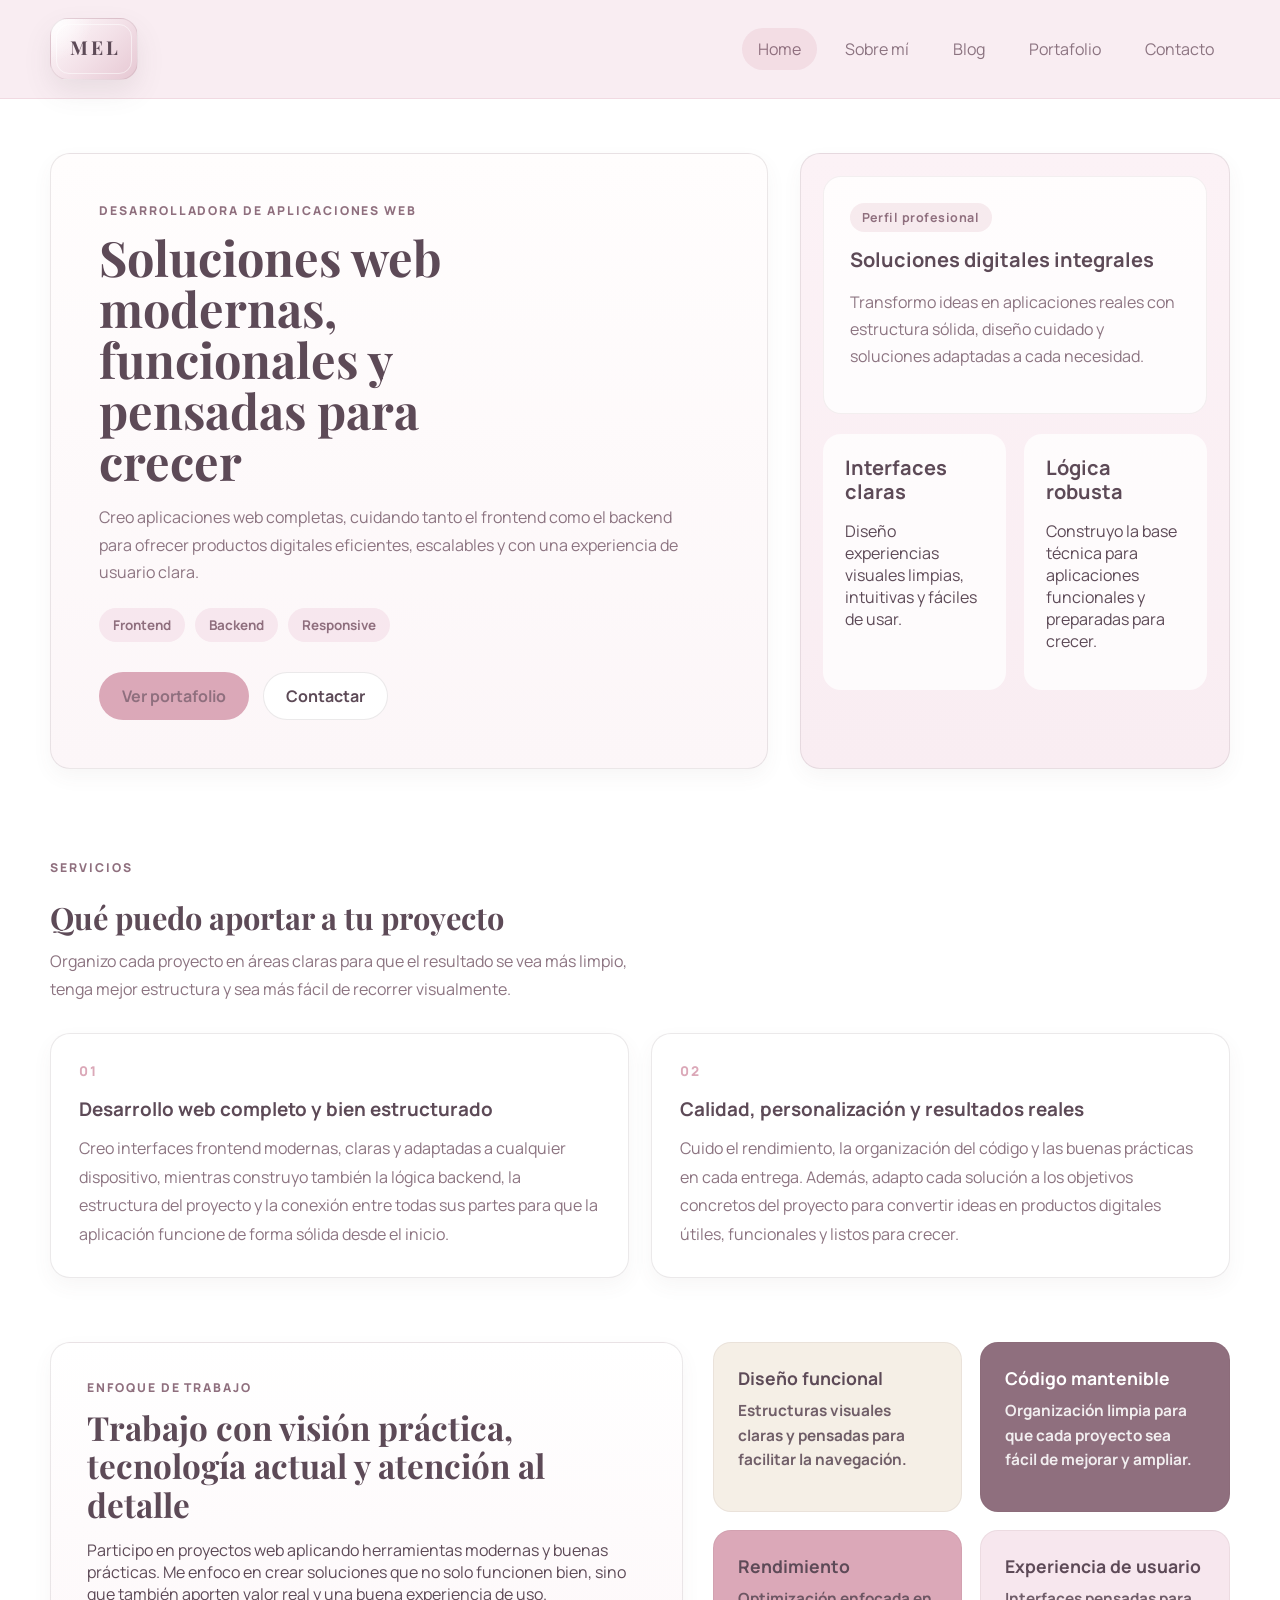
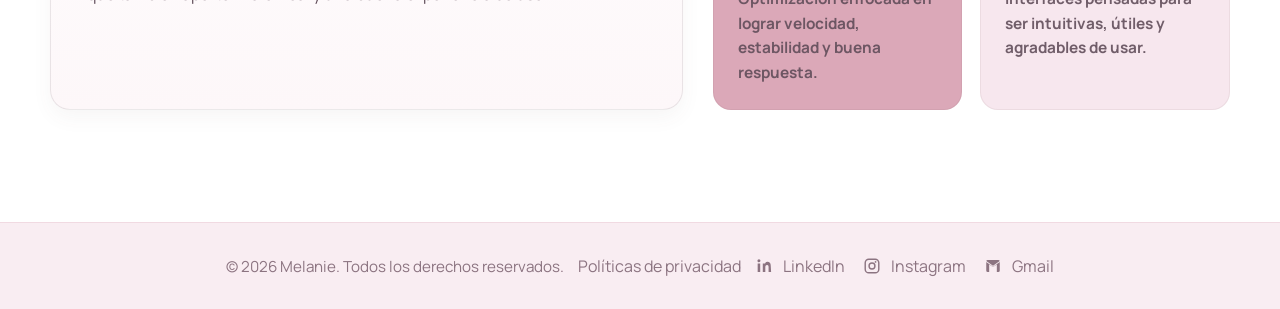
==== index.html @ 97594f00 "Web init" ====
<!DOCTYPE html>
<html lang="es">
<head>
  <meta charset="UTF-8">
  <meta name="viewport" content="width=device-width, initial-scale=1.0">
  <title>Melanie | Web Personal</title>
  <link rel="preconnect" href="https://fonts.googleapis.com">
  <link rel="preconnect" href="https://fonts.gstatic.com" crossorigin>
  <link href="https://fonts.googleapis.com/css2?family=Manrope:wght@400;500;600;700;800&family=Playfair+Display:wght@600;700&display=swap" rel="stylesheet">
  <link rel="stylesheet" href="styles.css">
</head>
<body class="home-page">
  <header class="site-header full-width">
    <div class="bar-content">
      <a class="brand" href="index.html">
        <span class="logo-slot" aria-hidden="true">
          <span class="logo-core">MEL</span>
        </span>
      </a>
      <nav class="site-nav">
        <a class="active" href="index.html">Home</a>
        <a href="sobre-mi.html">Sobre mí</a>
        <a href="blog.html">Blog</a>
        <a href="portafolio.html">Portafolio</a>
        <a href="contacto.html">Contacto</a>
      </nav>
    </div>
  </header>

  <div class="page-shell">

    <main>
      <section class="hero">
        <div class="hero-copy">
          <p class="eyebrow">Desarrolladora de aplicaciones web</p>
          <h1>Soluciones web modernas, funcionales y pensadas para crecer</h1>
          <p class="hero-text">Creo aplicaciones web completas, cuidando tanto el frontend como el backend para ofrecer productos digitales eficientes, escalables y con una experiencia de usuario clara.</p>
          <div class="hero-tags">
            <span>Frontend</span>
            <span>Backend</span>
            <span>Responsive</span>
          </div>
          <div class="hero-actions">
            <a class="button button-primary" href="portafolio.html">Ver portafolio</a>
            <a class="button button-secondary" href="contacto.html">Contactar</a>
          </div>
        </div>

        <aside class="hero-panel">
          <div class="metric-card">
            <span>Perfil profesional</span>
            <strong>Soluciones digitales integrales</strong>
            <p>Transformo ideas en aplicaciones reales con estructura sólida, diseño cuidado y soluciones adaptadas a cada necesidad.</p>
          </div>
          <div class="panel-grid">
            <article>
              <h2>Interfaces claras</h2>
              <p>Diseño experiencias visuales limpias, intuitivas y fáciles de usar.</p>
            </article>
            <article>
              <h2>Lógica robusta</h2>
              <p>Construyo la base técnica para aplicaciones funcionales y preparadas para crecer.</p>
            </article>
          </div>
        </aside>
      </section>

      <section class="section">
        <div class="section-heading">
          <p class="eyebrow">Servicios</p>
          <h2>Qué puedo aportar a tu proyecto</h2>
          <p class="section-lead">Organizo cada proyecto en áreas claras para que el resultado se vea más limpio, tenga mejor estructura y sea más fácil de recorrer visualmente.</p>
        </div>

        <div class="services-grid">
          <article class="feature-card service-summary">
            <span class="card-number">01</span>
            <h3>Desarrollo web completo y bien estructurado</h3>
            <p>Creo interfaces frontend modernas, claras y adaptadas a cualquier dispositivo, mientras construyo también la lógica backend, la estructura del proyecto y la conexión entre todas sus partes para que la aplicación funcione de forma sólida desde el inicio.</p>
          </article>
          <article class="feature-card service-summary">
            <span class="card-number">02</span>
            <h3>Calidad, personalización y resultados reales</h3>
            <p>Cuido el rendimiento, la organización del código y las buenas prácticas en cada entrega. Además, adapto cada solución a los objetivos concretos del proyecto para convertir ideas en productos digitales útiles, funcionales y listos para crecer.</p>
          </article>
        </div>
      </section>

      <section class="section spotlight">
        <div class="spotlight-copy">
          <p class="eyebrow">Enfoque de trabajo</p>
          <h2>Trabajo con visión práctica, tecnología actual y atención al detalle</h2>
          <p>Participo en proyectos web aplicando herramientas modernas y buenas prácticas. Me enfoco en crear soluciones que no solo funcionen bien, sino que también aporten valor real y una buena experiencia de uso.</p>
        </div>

        <div class="palette">
          <article class="swatch beige">
            <h3>Diseño funcional</h3>
            <p>Estructuras visuales claras y pensadas para facilitar la navegación.</p>
          </article>
          <article class="swatch brown">
            <h3>Código mantenible</h3>
            <p>Organización limpia para que cada proyecto sea fácil de mejorar y ampliar.</p>
          </article>
          <article class="swatch terracotta">
            <h3>Rendimiento</h3>
            <p>Optimización enfocada en lograr velocidad, estabilidad y buena respuesta.</p>
          </article>
          <article class="swatch pink">
            <h3>Experiencia de usuario</h3>
            <p>Interfaces pensadas para ser intuitivas, útiles y agradables de usar.</p>
          </article>
        </div>
      </section>
    </main>

  </div>

  <footer class="site-footer full-width">
    <div class="bar-content footer-inner">
      <div class="footer-block footer-copy">© 2026 Melanie. Todos los derechos reservados.</div>
      <div class="footer-block footer-policy">
        <a href="politica-privacidad.html">Políticas de privacidad</a>
      </div>
      <div class="footer-block footer-socials">
        <a href="https://www.linkedin.com/in/melanie-yance-38a672328/" target="_blank" rel="noopener noreferrer" aria-label="LinkedIn">
          <span class="footer-icon" aria-hidden="true">
            <svg viewBox="0 0 24 24" role="img"><path d="M6.94 8.5H3.56V20h3.38zM5.25 3A2.03 2.03 0 1 0 5.3 7.06 2.03 2.03 0 0 0 5.25 3m15.69 8.03c0-3.3-1.76-4.84-4.1-4.84a3.57 3.57 0 0 0-3.23 1.78V8.5h-3.24V20h3.38v-6.2c0-1.63.3-3.2 2.33-3.2 2 0 2.03 1.88 2.03 3.31V20h3.38z"/></svg>
          </span>
          <span>LinkedIn</span>
        </a>
        <a href="https://www.instagram.com/aaangeles_27/" target="_blank" rel="noopener noreferrer" aria-label="Instagram">
          <span class="footer-icon" aria-hidden="true">
            <svg viewBox="0 0 24 24" role="img"><path d="M7.75 2h8.5A5.75 5.75 0 0 1 22 7.75v8.5A5.75 5.75 0 0 1 16.25 22h-8.5A5.75 5.75 0 0 1 2 16.25v-8.5A5.75 5.75 0 0 1 7.75 2m0 1.9A3.85 3.85 0 0 0 3.9 7.75v8.5a3.85 3.85 0 0 0 3.85 3.85h8.5a3.85 3.85 0 0 0 3.85-3.85v-8.5a3.85 3.85 0 0 0-3.85-3.85zm8.95 1.43a1.18 1.18 0 1 1 0 2.36 1.18 1.18 0 0 1 0-2.36M12 7.14A4.86 4.86 0 1 1 7.14 12 4.87 4.87 0 0 1 12 7.14m0 1.9A2.96 2.96 0 1 0 14.96 12 2.96 2.96 0 0 0 12 9.04"/></svg>
          </span>
          <span>Instagram</span>
        </a>
        <a href="https://mail.google.com/mail/u/0/?tab=rm&ogbl#inbox" target="_blank" rel="noopener noreferrer" aria-label="Gmail">
          <span class="footer-icon" aria-hidden="true">
            <svg viewBox="0 0 24 24" role="img"><path d="M3 6.75 12 13l9-6.25V18a2 2 0 0 1-2 2h-1.9V9.93L12 13.4 6.9 9.93V20H5a2 2 0 0 1-2-2zm18-1.5A2 2 0 0 0 19 4H5a2 2 0 0 0-2 1.25L12 11.5z"/></svg>
          </span>
          <span>Gmail</span>
        </a>
      </div>
    </div>
  </footer>
</body>
</html>
---- styles.css ----
:root {
  --bg: #ffffff;
  --surface: #ffffff;
  --surface-strong: #ffffff;
  --text: #5d4a57;
  --muted: #8c7481;
  --line: rgba(93, 74, 87, 0.12);
  --primary: #dba8b8;
  --primary-soft: #f7e7ee;
  --accent: #8f6f7e;
  --accent-soft: #fdf2f6;
  --shadow: 0 10px 28px rgba(93, 74, 87, 0.06);
}

* {
  box-sizing: border-box;
}

html {
  scroll-behavior: smooth;
}

body {
  margin: 0;
  min-height: 100vh;
  font-family: "Manrope", sans-serif;
  color: var(--text);
  background: var(--bg);
}

a {
  color: inherit;
  text-decoration: none;
}

.page-shell {
  width: min(1180px, calc(100% - 32px));
  margin: 0 auto;
  padding: 44px 0 56px;
  background: #fff;
}

.site-header {
  padding: 18px 0;
  background: #f9edf2;
  border-bottom: 1px solid rgba(219, 168, 184, 0.28);
}

.full-width {
  width: 100%;
}

.bar-content {
  width: min(1180px, calc(100% - 32px));
  margin: 0 auto;
  display: flex;
  align-items: center;
  justify-content: space-between;
  gap: 24px;
}

.brand {
  display: inline-flex;
  align-items: center;
  gap: 0;
}

.logo-slot {
  display: inline-flex;
  align-items: center;
  justify-content: center;
  position: relative;
  width: 88px;
  height: 62px;
  border-radius: 18px;
  background:
    radial-gradient(circle at top left, rgba(255, 255, 255, 0.92) 0%, rgba(255, 255, 255, 0) 40%),
    linear-gradient(135deg, #fffafc 0%, #f3e1e8 52%, #e6c8d3 100%);
  border: 1px solid rgba(143, 111, 126, 0.16);
  box-shadow: 0 12px 28px rgba(93, 74, 87, 0.1);
}

.logo-slot::after {
  content: "";
  position: absolute;
  inset: 5px;
  border-radius: 13px;
  border: 1px solid rgba(255, 255, 255, 0.55);
}

.logo-core {
  position: relative;
  z-index: 1;
  font-family: "Playfair Display", serif;
  font-size: 1.2rem;
  font-weight: 700;
  line-height: 1;
  letter-spacing: 0.18em;
  text-indent: 0.18em;
  color: #5d4a57;
  transform: translateY(-1px);
}

.site-nav {
  display: flex;
  flex-wrap: wrap;
  gap: 12px;
}

.site-nav a {
  padding: 10px 16px;
  border-radius: 999px;
  color: var(--muted);
  transition: 0.25s ease;
}

.site-nav a:hover,
.site-nav a.active {
  color: var(--accent);
  background: rgba(219, 168, 184, 0.24);
}

.hero {
  display: grid;
  grid-template-columns: 1.4fr 0.9fr;
  gap: 32px;
  align-items: stretch;
  padding: 48px 0 34px;
}

.hero-copy,
.hero-panel,
.feature-card,
.info-card,
.post-card,
.portfolio-card,
.contact-form,
.timeline article {
  border: 1px solid var(--line);
  border-radius: 20px;
  background: var(--surface);
  box-shadow: 0 8px 20px rgba(107, 79, 79, 0.05);
}

.hero-copy {
  padding: 42px;
}

.eyebrow {
  margin: 0 0 12px;
  color: var(--accent);
  text-transform: uppercase;
  letter-spacing: 0.16em;
  font-size: 0.76rem;
  font-weight: 800;
}

h1,
h2,
h3 {
  margin: 0;
  font-family: "Playfair Display", serif;
  line-height: 1.08;
}

h1 {
  font-size: clamp(2.8rem, 5vw, 5rem);
  max-width: 12ch;
}

.hero-text,
.page-intro p,
.feature-card p,
.info-card p,
.post-card p,
.portfolio-card p,
.timeline p,
.metric-card p {
  color: var(--muted);
  line-height: 1.7;
}

.hero-text {
  max-width: 56ch;
  margin: 20px 0 0;
  font-size: 1rem;
}

.hero-actions {
  display: flex;
  flex-wrap: wrap;
  gap: 14px;
  margin-top: 30px;
}

.hero-tags {
  display: flex;
  flex-wrap: wrap;
  gap: 10px;
  margin-top: 22px;
}

.hero-tags span {
  display: inline-flex;
  padding: 8px 14px;
  border-radius: 999px;
  background: var(--primary-soft);
  color: var(--accent);
  font-size: 0.84rem;
  font-weight: 700;
}

.button {
  display: inline-flex;
  align-items: center;
  justify-content: center;
  min-height: 48px;
  padding: 0 22px;
  border-radius: 999px;
  border: 1px solid transparent;
  font-weight: 700;
}

.button-primary {
  background: var(--primary);
  color: var(--accent);
}

.button-secondary {
  background: #fff;
  border-color: var(--line);
}

.hero-panel {
  padding: 28px;
  background: var(--accent-soft);
  color: var(--text);
}

.metric-card {
  padding: 24px;
  border-radius: 18px;
  background: rgba(255, 255, 255, 0.8);
  border: 1px solid rgba(107, 79, 79, 0.08);
}

.metric-card span,
.timeline span,
.project-badge {
  display: inline-flex;
  padding: 6px 12px;
  border-radius: 999px;
  background: rgba(219, 168, 184, 0.22);
  color: var(--accent);
  font-size: 0.78rem;
  font-weight: 700;
  letter-spacing: 0.04em;
}

.metric-card strong {
  display: block;
  margin-top: 18px;
  font-size: 1.5rem;
}

.panel-grid {
  display: grid;
  grid-template-columns: repeat(2, 1fr);
  gap: 18px;
  margin-top: 20px;
}

.panel-grid article {
  padding: 18px;
  border-radius: 18px;
  background: rgba(255, 255, 255, 0.78);
}

.panel-grid h2 {
  font-size: 2rem;
  margin-bottom: 8px;
}

.section,
.page-intro,
.blog-layout,
.portfolio-grid,
.contact-layout,
.timeline,
.site-footer {
  margin-top: 56px;
}

.section-heading {
  display: flex;
  flex-direction: column;
  gap: 12px;
  margin-bottom: 28px;
}

.section-heading h2,
.page-intro h1 {
  font-size: clamp(2rem, 4vw, 3.4rem);
}

.section-lead {
  max-width: 62ch;
  margin: 0;
  color: var(--muted);
  line-height: 1.75;
}

.card-grid {
  display: grid;
  grid-template-columns: repeat(5, 1fr);
  gap: 22px;
}

.feature-card,
.info-card,
.post-card,
.portfolio-card,
.contact-form,
.timeline article {
  padding: 30px;
}

.card-number {
  display: inline-block;
  color: var(--primary);
  font-size: 0.84rem;
  font-weight: 800;
  letter-spacing: 0.12em;
  margin-bottom: 18px;
}

.spotlight {
  display: grid;
  grid-template-columns: 1fr 1fr;
  gap: 28px;
  align-items: center;
}

.palette {
  display: grid;
  grid-template-columns: repeat(2, 1fr);
  gap: 18px;
}

.swatch {
  min-height: 120px;
  padding: 18px;
  border-radius: 18px;
  display: flex;
  align-items: flex-end;
  font-weight: 700;
  border: 1px solid rgba(107, 79, 79, 0.08);
}

.beige {
  background: #f5efe6;
}

.brown {
  background: #8f6f7e;
  color: white;
}

.terracotta {
  background: #dba8b8;
}

.pink {
  background: #f7e7ee;
}

.home-page .page-shell {
  padding-top: 36px;
}

.home-page .hero {
  grid-template-columns: minmax(0, 1.25fr) minmax(320px, 0.75fr);
  gap: 32px;
  padding: 18px 0 26px;
}

.home-page .hero-copy {
  padding: 48px;
  background: linear-gradient(180deg, #fffdfd 0%, #fcf6f8 100%);
}

.home-page h1 {
  max-width: 12ch;
  font-size: clamp(2.2rem, 3.8vw, 3.8rem);
  line-height: 1.05;
}

.home-page .hero-text {
  max-width: 58ch;
  margin-top: 18px;
  font-size: 1rem;
}

.home-page .hero-panel {
  padding: 22px;
  background: linear-gradient(180deg, #fcf2f6 0%, #f9edf2 100%);
}

.home-page .metric-card {
  padding: 26px;
}

.home-page .metric-card strong {
  margin-top: 14px;
  font-size: 1.25rem;
}

.home-page .panel-grid article {
  min-height: 200px;
  padding: 22px;
}

.home-page .panel-grid h2 {
  font-family: "Manrope", sans-serif;
  font-size: 1.25rem;
  line-height: 1.2;
}

.home-page .section {
  margin-top: 64px;
}

.home-page .section-heading {
  margin-bottom: 30px;
  max-width: 760px;
}

.home-page .section-heading h2 {
  font-size: clamp(1.55rem, 2.4vw, 2.3rem);
  line-height: 1.15;
}

.home-page .card-grid {
  grid-template-columns: repeat(3, minmax(0, 1fr));
  gap: 22px;
  grid-auto-flow: dense;
  align-items: stretch;
}

.services-grid {
  display: grid;
  grid-template-columns: repeat(2, minmax(0, 1fr));
  gap: 22px;
}

.home-page .feature-card {
  min-height: 230px;
  padding: 28px;
  display: flex;
  flex-direction: column;
  justify-content: flex-start;
}

.home-page .feature-card h3 {
  font-size: 1.18rem;
  margin-bottom: 12px;
  font-family: "Manrope", sans-serif;
  line-height: 1.25;
}

.home-page .feature-card p {
  margin: 0;
}

.home-page .feature-card-wide {
  grid-column: span 2;
}

.home-page .service-summary {
  min-height: 100%;
}

.home-page .service-summary p {
  line-height: 1.8;
}

.home-page .spotlight {
  grid-template-columns: minmax(0, 1.1fr) minmax(0, 0.9fr);
  gap: 30px;
  align-items: stretch;
}

.home-page .spotlight-copy {
  padding: 36px;
  border: 1px solid var(--line);
  border-radius: 20px;
  background: linear-gradient(180deg, #fff 0%, #fdf7f9 100%);
  box-shadow: 0 8px 20px rgba(107, 79, 79, 0.05);
}

.home-page .spotlight-copy h2 {
  font-size: clamp(1.6rem, 2.6vw, 2.4rem);
  line-height: 1.15;
}

.home-page .palette {
  gap: 18px;
}

.home-page .swatch {
  min-height: 170px;
  display: flex;
  flex-direction: column;
  justify-content: flex-start;
  align-items: flex-start;
  padding: 24px;
  font-size: 1rem;
}

.home-page .swatch h3 {
  margin: 0 0 10px;
  font-size: 1.1rem;
  font-family: "Manrope", sans-serif;
  line-height: 1.25;
}

.home-page .swatch p {
  margin: 0;
  line-height: 1.6;
  font-size: 0.96rem;
}

.home-page .beige p,
.home-page .terracotta p,
.home-page .pink p {
  color: rgba(93, 74, 87, 0.88);
}

.home-page .brown p {
  color: rgba(255, 255, 255, 0.88);
}

.about-page .page-shell {
  padding-top: 28px;
}

.about-hero {
  display: grid;
  grid-template-columns: minmax(280px, 0.8fr) minmax(0, 1.2fr);
  gap: 24px;
  align-items: stretch;
}

.about-photo-card,
.about-intro-card {
  border: 1px solid var(--line);
  border-radius: 22px;
  background: var(--surface);
  box-shadow: 0 8px 20px rgba(107, 79, 79, 0.05);
}

.about-photo-card {
  overflow: hidden;
  min-height: 100%;
  background: linear-gradient(180deg, #fcf2f6 0%, #f9edf2 100%);
}

.about-photo {
  display: block;
  width: 100%;
  height: 100%;
  min-height: 420px;
  object-fit: cover;
  object-position: center;
}

.about-intro-card {
  padding: 34px;
  background: linear-gradient(180deg, #fffdfd 0%, #fcf6f8 100%);
}

.about-page .page-intro h1,
.about-page h1 {
  max-width: 14ch;
  font-size: clamp(2rem, 3.6vw, 3.3rem);
  line-height: 1.08;
}

.about-page .two-column {
  margin-top: 28px;
  align-items: start;
}

.about-page .info-card h2 {
  margin-bottom: 16px;
  font-size: 1.6rem;
}

.about-page .info-card p + p {
  margin-top: 14px;
}

.about-page .timeline {
  margin-top: 28px;
}

.about-page .timeline article {
  padding: 26px;
}

.about-page .timeline h3 {
  font-family: "Manrope", sans-serif;
  font-size: 1.3rem;
  line-height: 1.2;
}

.inner-page {
  padding-bottom: 12px;
}

.page-intro {
  padding: 22px 0 8px;
}

.page-intro h1 {
  max-width: 16ch;
}

.two-column,
.contact-layout {
  display: grid;
  grid-template-columns: repeat(2, 1fr);
  gap: 20px;
}

.accent-card {
  background: #fcf4f7;
}

.clean-list {
  margin: 16px 0 0;
  padding-left: 18px;
  color: var(--muted);
  line-height: 1.8;
}

.timeline {
  display: grid;
  grid-template-columns: repeat(3, 1fr);
  gap: 20px;
}

.timeline span {
  color: var(--accent);
  background: rgba(219, 168, 184, 0.2);
}

.timeline h3 {
  margin: 18px 0 12px;
  font-size: 1.5rem;
}

.blog-layout {
  display: grid;
  grid-template-columns: 1.3fr 1fr 1fr;
  gap: 20px;
}

.blog-page .page-intro {
  padding-bottom: 18px;
}

.blog-page .page-intro h1 {
  max-width: none;
}

.blog-page .page-intro p {
  max-width: none;
  width: 100%;
  font-size: 1rem;
}

.blog-page .blog-layout {
  grid-template-columns: repeat(4, minmax(0, 1fr));
  align-items: stretch;
}

.blog-page .post-card {
  display: flex;
  flex-direction: column;
  min-height: 100%;
}

.blog-page .post-card h2,
.blog-page .post-card h3 {
  font-size: 1.35rem;
  line-height: 1.2;
}

.blog-page .post-card p {
  flex-grow: 1;
}

.blog-page .text-link {
  margin-top: 20px;
}

.featured-post {
  grid-row: span 2;
  background: #f3dbe4;
  color: var(--text);
}

.featured-post p,
.featured-post .text-link {
  color: var(--muted);
}

.tag {
  display: inline-flex;
  margin-bottom: 18px;
  padding: 7px 12px;
  border-radius: 999px;
  background: rgba(255, 255, 255, 0.5);
  font-size: 0.78rem;
  font-weight: 700;
}

.tag.soft {
  background: rgba(216, 167, 177, 0.2);
  color: var(--text);
}

.text-link {
  display: inline-block;
  margin-top: 18px;
  font-weight: 700;
}

.portfolio-grid {
  display: grid;
  grid-template-columns: repeat(2, minmax(0, 1fr));
  gap: 20px;
}

.portfolio-card {
  min-height: 240px;
  display: flex;
  flex-direction: column;
  background: #fffaf7;
}

.portfolio-card h2 {
  margin-top: 18px;
  margin-bottom: 10px;
}

.project-badge {
  color: var(--accent);
  background: rgba(216, 167, 177, 0.2);
}

.portfolio-page .inner-page {
  padding-top: 18px;
}

.project-card {
  overflow: hidden;
  padding: 0;
}

.project-media {
  position: relative;
  min-height: 260px;
  border-bottom: 1px solid rgba(216, 167, 177, 0.2);
  overflow: hidden;
}

.project-video-placeholder {
  display: flex;
  flex-direction: column;
  justify-content: flex-end;
  gap: 10px;
  padding: 24px;
  background:
    linear-gradient(180deg, rgba(93, 74, 87, 0.1) 0%, rgba(93, 74, 87, 0.32) 100%),
    radial-gradient(circle at top left, rgba(255, 255, 255, 0.75) 0%, rgba(255, 255, 255, 0) 48%),
    linear-gradient(135deg, #f8dfe8 0%, #e8b7c7 50%, #8f6f7e 100%);
  color: #fff7fa;
}

.project-video {
  display: block;
  width: 100%;
  height: 100%;
  min-height: 260px;
  object-fit: cover;
  background: #ead6de;
}

.project-video-placeholder span {
  display: inline-flex;
  align-self: flex-start;
  padding: 6px 12px;
  border-radius: 999px;
  background: rgba(255, 255, 255, 0.18);
  font-size: 0.78rem;
  font-weight: 700;
  letter-spacing: 0.05em;
}

.project-video-placeholder strong {
  max-width: 18ch;
  font-size: clamp(1.4rem, 2vw, 1.9rem);
  line-height: 1.12;
  font-family: "Playfair Display", serif;
}

.project-card-content {
  padding: 24px 26px 26px;
}

.project-card-content h2 {
  margin-top: 18px;
}

.project-card-content p {
  margin-bottom: 0;
}

.contact-form {
  display: grid;
  gap: 18px;
  padding: 42px;
  border-radius: 28px;
  border: 1px solid rgba(219, 168, 184, 0.34);
  background: linear-gradient(180deg, #f6dde7 0%, #fdf0f5 100%);
  box-shadow: 0 22px 44px rgba(93, 74, 87, 0.12);
}

.contact-form label {
  display: grid;
  gap: 10px;
  color: var(--text);
  font-weight: 700;
}

.contact-form input,
.contact-form textarea {
  width: 100%;
  border: 1px solid var(--line);
  border-radius: 14px;
  padding: 16px 18px;
  font: inherit;
  background: #fff;
  color: var(--text);
}

.contact-form input:focus,
.contact-form textarea:focus {
  outline: 2px solid rgba(216, 167, 177, 0.44);
  border-color: rgba(143, 111, 126, 0.28);
}

.contact-page .page-intro h1 {
  max-width: none;
}

.contact-page .page-intro p {
  max-width: 78ch;
}

.contact-page .contact-layout {
  grid-template-columns: minmax(0, 820px);
  justify-content: center;
  align-items: start;
  margin-top: 22px;
}

.contact-page .page-intro {
  text-align: center;
}

.contact-page .page-intro p {
  margin-left: auto;
  margin-right: auto;
}

.form-actions {
  display: flex;
  align-items: center;
  justify-content: space-between;
  gap: 18px;
  margin-top: 4px;
}

.checkbox-field {
  display: flex;
  align-items: center;
  gap: 12px;
  font-weight: 500;
  color: var(--muted);
}

.checkbox-field input {
  width: 18px;
  height: 18px;
  margin-top: 0;
  flex: 0 0 auto;
  accent-color: var(--primary);
}

.checkbox-field a {
  color: var(--accent);
  text-decoration: underline;
  text-underline-offset: 3px;
}

.checkbox-field span {
  line-height: 1.5;
}

.contact-page .button-primary {
  min-height: 54px;
  padding: 0 28px;
}

.contact-socials-section {
  margin-top: 30px;
  padding: 10px 0 0;
  text-align: center;
}

.contact-socials-section h2 {
  margin-bottom: 18px;
  font-size: clamp(1.5rem, 2.6vw, 2rem);
}

.contact-socials-row {
  display: flex;
  align-items: center;
  justify-content: center;
  flex-wrap: nowrap;
  gap: 14px;
}

.contact-socials-row a {
  display: inline-flex;
  align-items: center;
  gap: 10px;
  padding: 12px 16px;
  border-radius: 999px;
  border: 1px solid rgba(111, 85, 99, 0.18);
  background: linear-gradient(180deg, #8f6f7e 0%, #6f5563 100%);
  color: #fff7fa;
  box-shadow: 0 12px 28px rgba(54, 37, 45, 0.2);
  transition: 0.25s ease;
}

.contact-socials-row a:hover {
  transform: translateY(-2px);
  background: linear-gradient(180deg, #9a7888 0%, #795e6d 100%);
  border-color: rgba(111, 85, 99, 0.28);
}

.contact-social-icon {
  display: inline-flex;
  align-items: center;
  justify-content: center;
  width: 18px;
  height: 18px;
  color: currentColor;
}

.contact-social-icon svg {
  width: 100%;
  height: 100%;
  fill: currentColor;
}

.site-footer {
  display: flex;
  align-items: center;
  justify-content: space-between;
  gap: 20px;
  padding: 24px 0;
  background: #f9edf2;
  border-top: 1px solid rgba(219, 168, 184, 0.28);
  color: var(--muted);
}

.footer-inner {
  display: flex;
  width: min(1120px, calc(100% - 72px));
  margin: 0 auto;
  align-items: center;
  justify-content: space-between;
  flex-wrap: nowrap;
  gap: 14px;
}

.footer-block {
  min-height: 100%;
  min-width: 0;
}

.footer-socials {
  display: flex;
  flex-wrap: nowrap;
  gap: 12px 18px;
  align-items: center;
  justify-content: flex-end;
  order: 3;
  flex: 0 1 auto;
}

.footer-socials a,
.footer-policy a {
  display: inline-flex;
  align-items: center;
  gap: 10px;
  padding: 8px 0;
}

.footer-policy {
  display: flex;
  justify-content: center;
  order: 2;
  white-space: nowrap;
}

.footer-copy {
  display: flex;
  justify-content: flex-start;
  font-size: 0.95rem;
  color: var(--muted);
  text-align: left;
  order: 1;
  flex: 0 1 auto;
  white-space: nowrap;
}

@media (max-width: 1280px) {
  .footer-inner {
    width: min(1080px, calc(100% - 56px));
    flex-wrap: wrap;
    justify-content: center;
    row-gap: 12px;
  }

  .footer-copy,
  .footer-policy,
  .footer-socials {
    justify-content: center;
  }

  .footer-socials {
    flex-wrap: wrap;
  }
}

.footer-icon {
  display: inline-flex;
  align-items: center;
  justify-content: center;
  width: 18px;
  height: 18px;
  color: currentColor;
}

.footer-icon svg {
  width: 100%;
  height: 100%;
  fill: currentColor;
}

@media (max-width: 1080px) {
  .hero,
  .spotlight,
  .blog-layout,
  .card-grid,
  .timeline,
  .two-column,
  .contact-layout {
    grid-template-columns: 1fr;
  }

  .home-page .card-grid,
  .card-grid {
    grid-template-columns: repeat(2, 1fr);
  }

  .services-grid {
    grid-template-columns: 1fr;
  }

  .home-page .feature-card-wide {
    grid-column: span 1;
  }

  .site-footer {
    flex-direction: column;
    align-items: flex-start;
  }

  .footer-inner {
    width: min(100%, calc(100% - 32px));
    flex-direction: column;
    align-items: flex-start;
  }

  .footer-socials,
  .footer-policy,
  .footer-copy {
    justify-content: flex-start;
    order: initial;
    flex: initial;
  }

  .footer-copy {
    text-align: left;
  }

  .home-page .hero {
    grid-template-columns: 1fr;
  }

  .about-hero,
  .home-page .spotlight,
  .portfolio-grid {
    grid-template-columns: 1fr;
  }

  .featured-post,
  .tall-card,
  .wide-card {
    grid-row: auto;
    grid-column: auto;
    min-height: 240px;
  }

  .form-actions {
    flex-direction: column;
    align-items: flex-start;
  }

  .contact-socials-row {
    flex-wrap: wrap;
  }
}

@media (max-width: 720px) {
  .about-intro-card {
    padding: 26px;
  }

  .about-photo {
    min-height: 320px;
  }

  .home-page h1 {
    font-size: clamp(1.9rem, 9vw, 2.7rem);
  }

  .home-page .hero-copy,
  .home-page .spotlight-copy {
    padding: 26px;
  }

  .home-page .hero-panel,
  .home-page .metric-card,
  .home-page .feature-card,
  .home-page .swatch {
    padding: 22px;
  }

  .home-page .card-grid {
    grid-template-columns: 1fr;
  }

  .contact-form {
    padding: 24px;
  }

  .project-media {
    min-height: 220px;
  }

  .project-video {
    min-height: 220px;
  }

  .page-shell {
    width: min(100% - 18px, 100%);
    padding: 24px 0 36px;
  }

  .bar-content,
  .site-header {
    flex-direction: column;
    align-items: flex-start;
  }

  .logo-slot {
    width: 82px;
    height: 58px;
  }

  .hero-copy,
  .hero-panel,
  .feature-card,
  .info-card,
  .post-card,
  .portfolio-card,
  .contact-form,
  .timeline article {
    padding: 22px;
    border-radius: 22px;
  }

  .card-grid,
  .palette,
  .panel-grid {
    grid-template-columns: 1fr;
  }

  h1 {
    font-size: 2.6rem;
  }
}
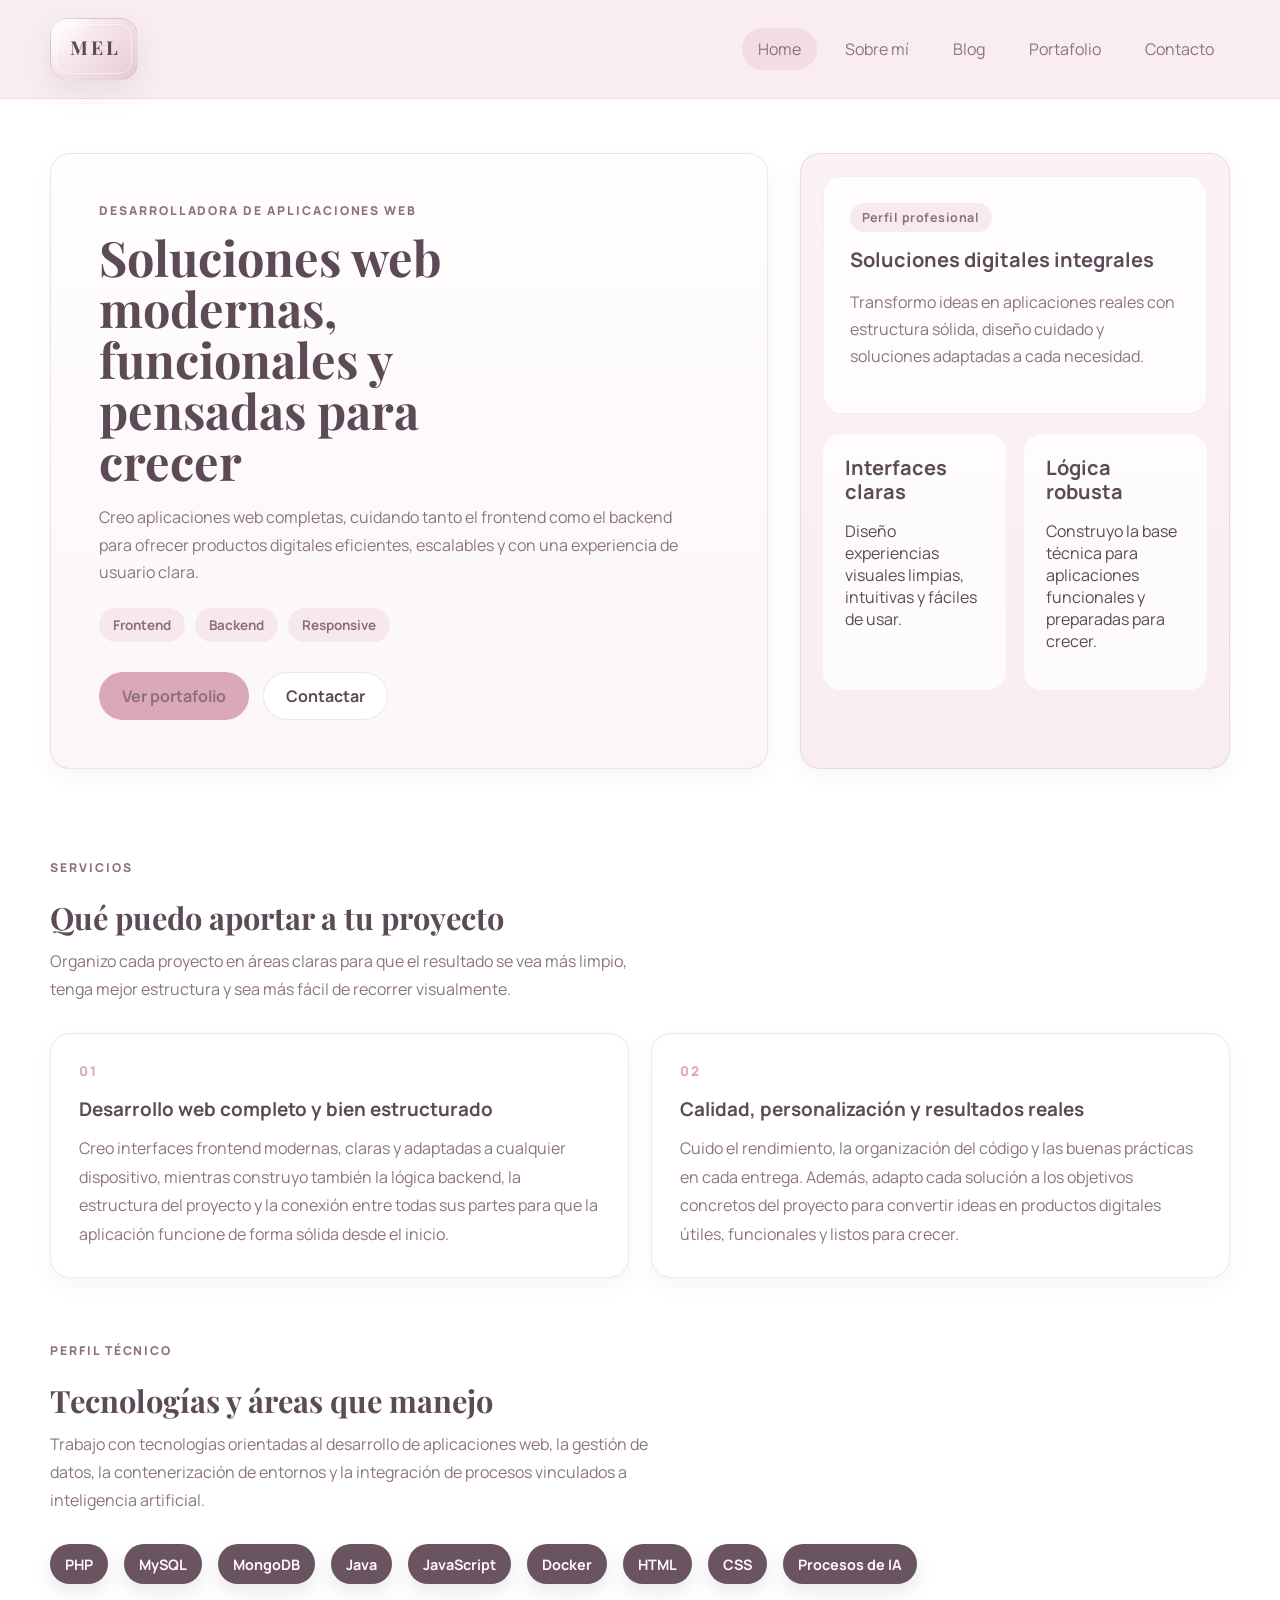
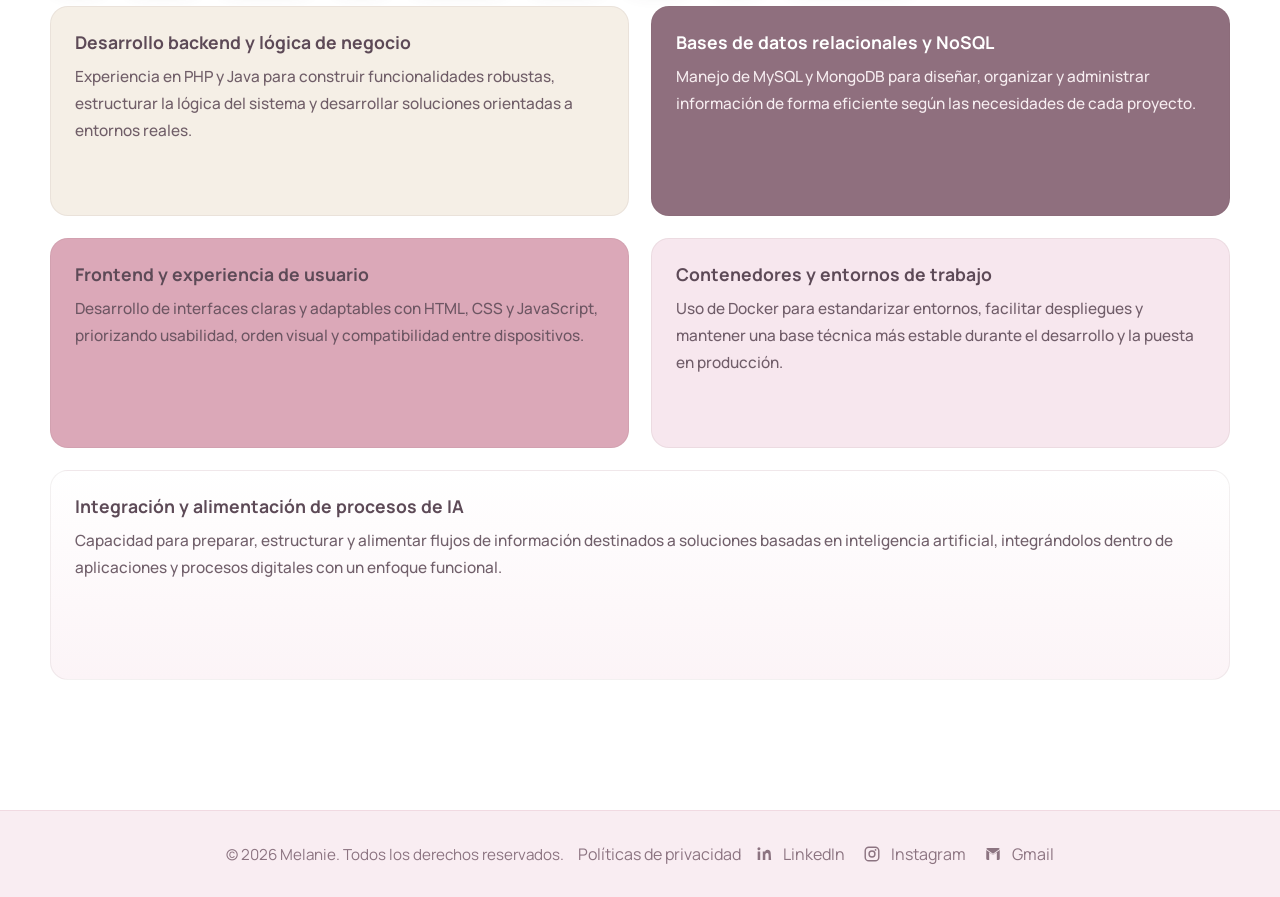
==== commit 7871af9c: "Web init2" ====
--- a/index.html
+++ b/index.html
@@ -28,7 +28,6 @@
   </header>
 
   <div class="page-shell">
-
     <main>
       <section class="hero">
         <div class="hero-copy">
@@ -86,29 +85,45 @@
         </div>
       </section>
 
-      <section class="section spotlight">
-        <div class="spotlight-copy">
-          <p class="eyebrow">Enfoque de trabajo</p>
-          <h2>Trabajo con visión práctica, tecnología actual y atención al detalle</h2>
-          <p>Participo en proyectos web aplicando herramientas modernas y buenas prácticas. Me enfoco en crear soluciones que no solo funcionen bien, sino que también aporten valor real y una buena experiencia de uso.</p>
+      <section class="section technical-profile">
+        <div class="section-heading">
+          <p class="eyebrow">Perfil técnico</p>
+          <h2>Tecnologías y áreas que manejo</h2>
+          <p class="section-lead">Trabajo con tecnologías orientadas al desarrollo de aplicaciones web, la gestión de datos, la contenerización de entornos y la integración de procesos vinculados a inteligencia artificial.</p>
         </div>
 
-        <div class="palette">
-          <article class="swatch beige">
-            <h3>Diseño funcional</h3>
-            <p>Estructuras visuales claras y pensadas para facilitar la navegación.</p>
+        <div class="tech-tags tech-tags-dark" aria-label="Tecnologías que manejo">
+          <span>PHP</span>
+          <span>MySQL</span>
+          <span>MongoDB</span>
+          <span>Java</span>
+          <span>JavaScript</span>
+          <span>Docker</span>
+          <span>HTML</span>
+          <span>CSS</span>
+          <span>Procesos de IA</span>
+        </div>
+
+        <div class="palette technical-palette">
+          <article class="swatch beige technical-swatch">
+            <h3>Desarrollo backend y lógica de negocio</h3>
+            <p>Experiencia en PHP y Java para construir funcionalidades robustas, estructurar la lógica del sistema y desarrollar soluciones orientadas a entornos reales.</p>
           </article>
-          <article class="swatch brown">
-            <h3>Código mantenible</h3>
-            <p>Organización limpia para que cada proyecto sea fácil de mejorar y ampliar.</p>
+          <article class="swatch brown technical-swatch">
+            <h3>Bases de datos relacionales y NoSQL</h3>
+            <p>Manejo de MySQL y MongoDB para diseñar, organizar y administrar información de forma eficiente según las necesidades de cada proyecto.</p>
           </article>
-          <article class="swatch terracotta">
-            <h3>Rendimiento</h3>
-            <p>Optimización enfocada en lograr velocidad, estabilidad y buena respuesta.</p>
+          <article class="swatch terracotta technical-swatch">
+            <h3>Frontend y experiencia de usuario</h3>
+            <p>Desarrollo de interfaces claras y adaptables con HTML, CSS y JavaScript, priorizando usabilidad, orden visual y compatibilidad entre dispositivos.</p>
           </article>
-          <article class="swatch pink">
-            <h3>Experiencia de usuario</h3>
-            <p>Interfaces pensadas para ser intuitivas, útiles y agradables de usar.</p>
+          <article class="swatch pink technical-swatch">
+            <h3>Contenedores y entornos de trabajo</h3>
+            <p>Uso de Docker para estandarizar entornos, facilitar despliegues y mantener una base técnica más estable durante el desarrollo y la puesta en producción.</p>
+          </article>
+          <article class="swatch beige technical-swatch technical-swatch-wide">
+            <h3>Integración y alimentación de procesos de IA</h3>
+            <p>Capacidad para preparar, estructurar y alimentar flujos de información destinados a soluciones basadas en inteligencia artificial, integrándolos dentro de aplicaciones y procesos digitales con un enfoque funcional.</p>
           </article>
         </div>
       </section>
--- a/styles.css
+++ b/styles.css
@@ -484,60 +484,79 @@
   line-height: 1.8;
 }
 
-.home-page .spotlight {
-  grid-template-columns: minmax(0, 1.1fr) minmax(0, 0.9fr);
-  gap: 30px;
-  align-items: stretch;
-}
-
-.home-page .spotlight-copy {
-  padding: 36px;
-  border: 1px solid var(--line);
-  border-radius: 20px;
-  background: linear-gradient(180deg, #fff 0%, #fdf7f9 100%);
-  box-shadow: 0 8px 20px rgba(107, 79, 79, 0.05);
-}
-
-.home-page .spotlight-copy h2 {
-  font-size: clamp(1.6rem, 2.6vw, 2.4rem);
-  line-height: 1.15;
-}
-
-.home-page .palette {
-  gap: 18px;
-}
-
-.home-page .swatch {
-  min-height: 170px;
+.home-page .technical-profile {
+  margin-bottom: 18px;
+}
+
+.tech-tags {
+  display: flex;
+  flex-wrap: wrap;
+  gap: 16px;
+  margin: 0 0 22px;
+  align-items: center;
+}
+
+.tech-tags span {
+  display: inline-flex;
+  align-items: center;
+  min-height: 40px;
+  padding: 0 14px;
+  border-radius: 999px;
+  border: 1px solid rgba(143, 111, 126, 0.16);
+  background: rgba(255, 255, 255, 0.8);
+  color: var(--accent);
+  font-size: 0.9rem;
+  font-weight: 700;
+}
+
+.tech-tags-dark span {
+  border-color: rgba(93, 74, 87, 0.18);
+  background: #6b5461;
+  color: #fff7fa;
+  box-shadow: 0 8px 18px rgba(93, 74, 87, 0.12);
+}
+
+.technical-palette {
+  grid-template-columns: repeat(2, minmax(0, 1fr));
+  gap: 22px;
+}
+
+.technical-swatch {
+  min-height: 210px;
+  padding: 24px;
   display: flex;
   flex-direction: column;
   justify-content: flex-start;
   align-items: flex-start;
-  padding: 24px;
-  font-size: 1rem;
-}
-
-.home-page .swatch h3 {
+}
+
+.technical-swatch h3 {
   margin: 0 0 10px;
   font-size: 1.1rem;
   font-family: "Manrope", sans-serif;
-  line-height: 1.25;
-}
-
-.home-page .swatch p {
+  line-height: 1.3;
+}
+
+.technical-swatch p {
   margin: 0;
-  line-height: 1.6;
+  line-height: 1.75;
   font-size: 0.96rem;
-}
-
-.home-page .beige p,
-.home-page .terracotta p,
-.home-page .pink p {
+  font-weight: 500;
+}
+
+.brown.technical-swatch p {
+  color: rgba(255, 247, 250, 0.92);
+}
+
+.beige.technical-swatch p,
+.terracotta.technical-swatch p,
+.pink.technical-swatch p {
   color: rgba(93, 74, 87, 0.88);
 }
 
-.home-page .brown p {
-  color: rgba(255, 255, 255, 0.88);
+.technical-swatch-wide {
+  grid-column: span 2;
+  background: linear-gradient(180deg, #fff 0%, #fcf4f7 100%);
 }
 
 .about-page .page-shell {
@@ -1126,7 +1145,6 @@
   }
 
   .about-hero,
-  .home-page .spotlight,
   .portfolio-grid {
     grid-template-columns: 1fr;
   }
@@ -1162,19 +1180,18 @@
     font-size: clamp(1.9rem, 9vw, 2.7rem);
   }
 
-  .home-page .hero-copy,
-  .home-page .spotlight-copy {
+  .home-page .hero-copy {
     padding: 26px;
   }
 
   .home-page .hero-panel,
   .home-page .metric-card,
-  .home-page .feature-card,
-  .home-page .swatch {
+  .home-page .feature-card {
     padding: 22px;
   }
 
-  .home-page .card-grid {
+  .home-page .card-grid,
+  .technical-palette {
     grid-template-columns: 1fr;
   }
 
@@ -1219,11 +1236,14 @@
   }
 
   .card-grid,
-  .palette,
   .panel-grid {
     grid-template-columns: 1fr;
   }
 
+  .technical-swatch-wide {
+    grid-column: span 1;
+  }
+
   h1 {
     font-size: 2.6rem;
   }
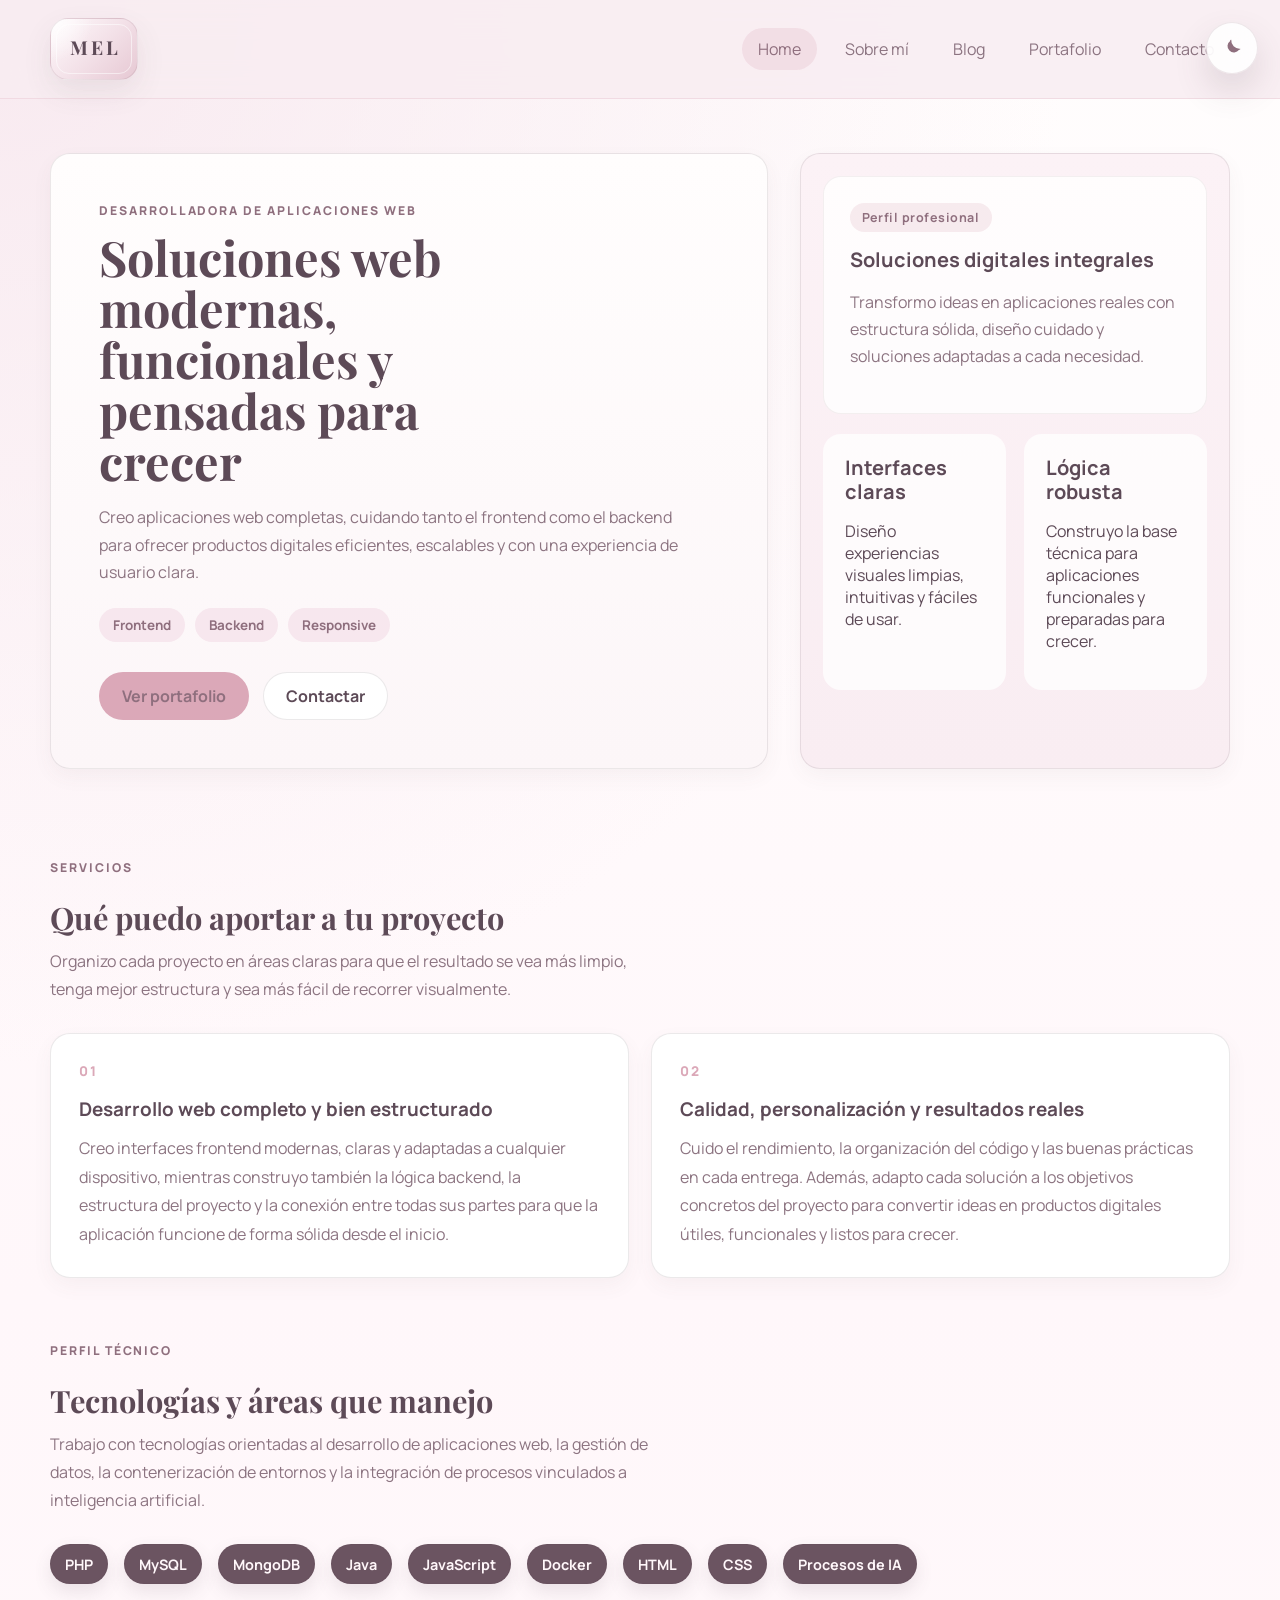
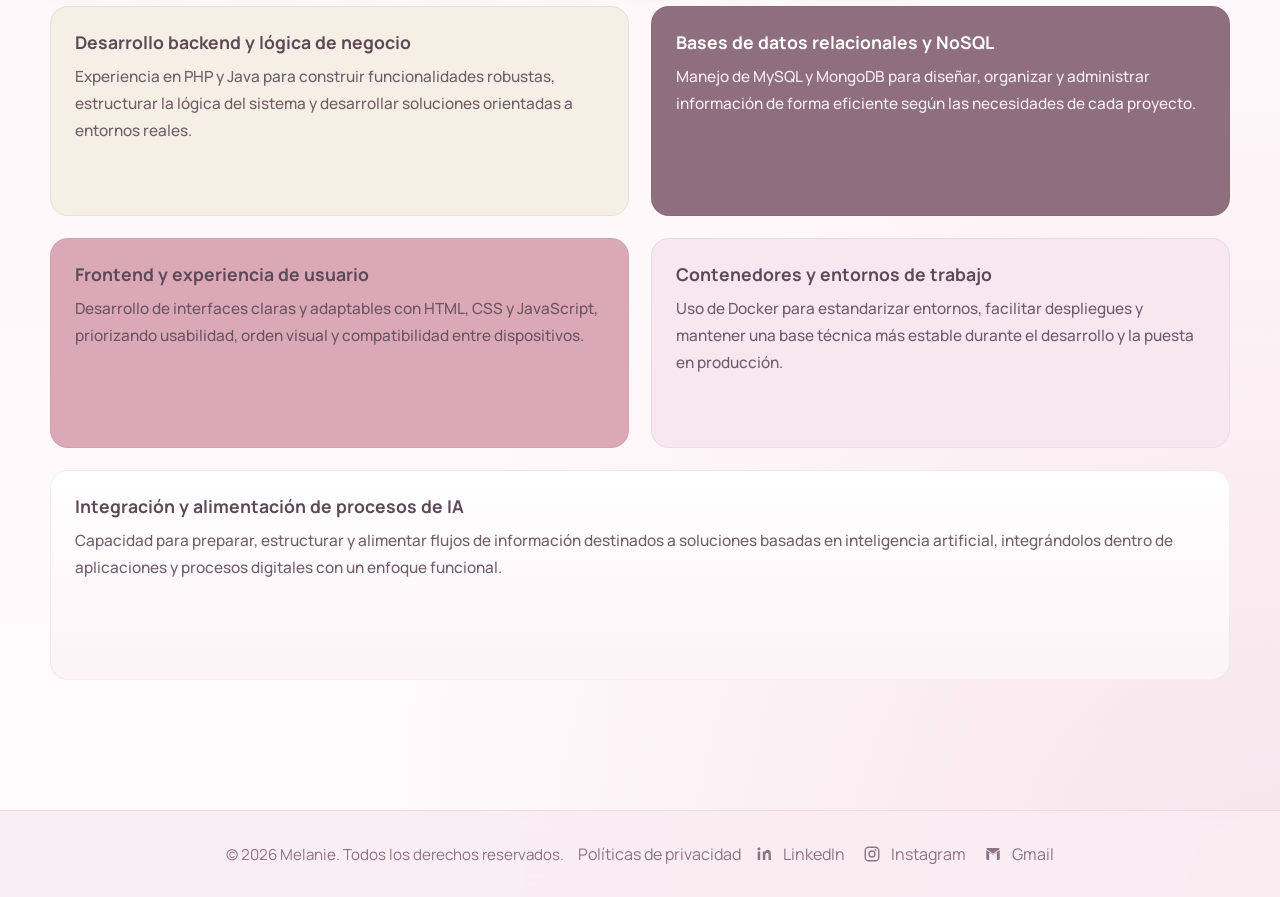
==== commit 4c7ecd61: "Web init3" ====
--- a/index.html
+++ b/index.html
@@ -159,5 +159,6 @@
       </div>
     </div>
   </footer>
+  <script src="theme-toggle.js" defer></script>
 </body>
 </html>
--- a/styles.css
+++ b/styles.css
@@ -10,10 +10,58 @@
   --accent: #8f6f7e;
   --accent-soft: #fdf2f6;
   --shadow: 0 10px 28px rgba(93, 74, 87, 0.06);
+  --bg-gradient:
+    radial-gradient(circle at top left, rgba(247, 231, 238, 0.9) 0%, rgba(247, 231, 238, 0) 38%),
+    radial-gradient(circle at bottom right, rgba(243, 219, 228, 0.72) 0%, rgba(243, 219, 228, 0) 32%),
+    linear-gradient(180deg, #fffdfd 0%, #fff7fa 52%, #fffafc 100%);
+  --shell-bg: transparent;
+  --header-bg: rgba(249, 237, 242, 0.86);
+  --footer-bg: rgba(249, 237, 242, 0.9);
+  --button-secondary-bg: #fff;
+  --panel-soft: rgba(255, 255, 255, 0.78);
+  --toggle-bg: rgba(255, 255, 255, 0.86);
+  --toggle-icon: #8f6f7e;
+  --toggle-border: rgba(143, 111, 126, 0.16);
+  --toggle-shadow: 0 16px 34px rgba(93, 74, 87, 0.16);
+  --focus-ring: rgba(216, 167, 177, 0.44);
+}
+
+html[data-theme="dark"] {
+  color-scheme: dark;
+  --bg: #160f16;
+  --surface: rgba(43, 29, 40, 0.92);
+  --surface-strong: rgba(54, 37, 50, 0.95);
+  --text: #f6e8ee;
+  --muted: #d3bcc7;
+  --line: rgba(241, 218, 227, 0.14);
+  --primary: #d7a2b4;
+  --primary-soft: rgba(215, 162, 180, 0.18);
+  --accent: #f2bfd0;
+  --accent-soft: rgba(80, 54, 69, 0.92);
+  --shadow: 0 18px 40px rgba(8, 4, 8, 0.36);
+  --bg-gradient:
+    radial-gradient(circle at top left, rgba(143, 111, 126, 0.34) 0%, rgba(143, 111, 126, 0) 32%),
+    radial-gradient(circle at bottom right, rgba(219, 168, 184, 0.12) 0%, rgba(219, 168, 184, 0) 30%),
+    linear-gradient(180deg, #140f14 0%, #1d1520 48%, #120d13 100%);
+  --shell-bg: transparent;
+  --header-bg: rgba(30, 20, 31, 0.88);
+  --footer-bg: rgba(28, 18, 29, 0.92);
+  --button-secondary-bg: rgba(255, 255, 255, 0.04);
+  --panel-soft: rgba(255, 248, 251, 0.06);
+  --toggle-bg: rgba(38, 25, 36, 0.92);
+  --toggle-icon: #ffe6a8;
+  --toggle-border: rgba(242, 191, 208, 0.18);
+  --toggle-shadow: 0 18px 38px rgba(0, 0, 0, 0.34);
+  --focus-ring: rgba(242, 191, 208, 0.3);
 }
 
 * {
   box-sizing: border-box;
+}
+
+img,
+video {
+  max-width: 100%;
 }
 
 html {
@@ -25,25 +73,33 @@
   min-height: 100vh;
   font-family: "Manrope", sans-serif;
   color: var(--text);
-  background: var(--bg);
+  background: var(--bg-gradient);
+  transition: background 0.35s ease, color 0.25s ease;
 }
 
 a {
   color: inherit;
   text-decoration: none;
+  overflow-wrap: anywhere;
+}
+
+code {
+  overflow-wrap: anywhere;
+  word-break: break-word;
 }
 
 .page-shell {
   width: min(1180px, calc(100% - 32px));
   margin: 0 auto;
   padding: 44px 0 56px;
-  background: #fff;
+  background: var(--shell-bg);
 }
 
 .site-header {
   padding: 18px 0;
-  background: #f9edf2;
+  background: var(--header-bg);
   border-bottom: 1px solid rgba(219, 168, 184, 0.28);
+  backdrop-filter: blur(16px);
 }
 
 .full-width {
@@ -227,7 +283,7 @@
 }
 
 .button-secondary {
-  background: #fff;
+  background: var(--button-secondary-bg);
   border-color: var(--line);
 }
 
@@ -273,7 +329,7 @@
 .panel-grid article {
   padding: 18px;
   border-radius: 18px;
-  background: rgba(255, 255, 255, 0.78);
+  background: var(--panel-soft);
 }
 
 .panel-grid h2 {
@@ -700,7 +756,7 @@
 }
 
 .blog-page .blog-layout {
-  grid-template-columns: repeat(4, minmax(0, 1fr));
+  grid-template-columns: repeat(3, minmax(0, 1fr));
   align-items: stretch;
 }
 
@@ -708,6 +764,9 @@
   display: flex;
   flex-direction: column;
   min-height: 100%;
+  background: linear-gradient(180deg, #fffafc 0%, #fdf2f6 100%);
+  border: 1px solid rgba(219, 168, 184, 0.32);
+  box-shadow: 0 18px 36px rgba(93, 74, 87, 0.08);
 }
 
 .blog-page .post-card h2,
@@ -720,8 +779,23 @@
   flex-grow: 1;
 }
 
+.post-meta {
+  display: flex;
+  align-items: center;
+  justify-content: space-between;
+  gap: 12px;
+  margin-bottom: 18px;
+}
+
+.news-date {
+  color: var(--muted);
+  font-size: 0.84rem;
+  font-weight: 700;
+}
+
 .blog-page .text-link {
   margin-top: 20px;
+  color: var(--accent);
 }
 
 .featured-post {
@@ -1003,9 +1077,156 @@
   justify-content: space-between;
   gap: 20px;
   padding: 24px 0;
-  background: #f9edf2;
+  background: var(--footer-bg);
   border-top: 1px solid rgba(219, 168, 184, 0.28);
   color: var(--muted);
+  backdrop-filter: blur(16px);
+}
+
+.theme-toggle {
+  position: fixed;
+  top: 22px;
+  right: 22px;
+  z-index: 50;
+  display: inline-flex;
+  align-items: center;
+  justify-content: center;
+  width: 52px;
+  height: 52px;
+  border: 1px solid var(--toggle-border);
+  border-radius: 999px;
+  background: var(--toggle-bg);
+  color: var(--toggle-icon);
+  box-shadow: var(--toggle-shadow);
+  cursor: pointer;
+  transition: transform 0.25s ease, background 0.25s ease, color 0.25s ease, border-color 0.25s ease;
+  backdrop-filter: blur(16px);
+}
+
+.theme-toggle:hover {
+  transform: translateY(-2px);
+}
+
+.theme-toggle:focus-visible {
+  outline: 2px solid var(--focus-ring);
+  outline-offset: 4px;
+}
+
+.theme-toggle svg {
+  width: 22px;
+  height: 22px;
+  fill: currentColor;
+}
+
+.sr-only {
+  position: absolute;
+  width: 1px;
+  height: 1px;
+  padding: 0;
+  margin: -1px;
+  overflow: hidden;
+  clip: rect(0, 0, 0, 0);
+  white-space: nowrap;
+  border: 0;
+}
+
+html[data-theme="dark"] .logo-slot {
+  background:
+    radial-gradient(circle at top left, rgba(255, 255, 255, 0.16) 0%, rgba(255, 255, 255, 0) 42%),
+    linear-gradient(135deg, #3a2735 0%, #5c3f4f 54%, #8d6677 100%);
+  border-color: rgba(242, 191, 208, 0.14);
+  box-shadow: 0 16px 30px rgba(0, 0, 0, 0.28);
+}
+
+html[data-theme="dark"] .logo-core {
+  color: #fff3f7;
+}
+
+html[data-theme="dark"] .site-nav a:hover,
+html[data-theme="dark"] .site-nav a.active,
+html[data-theme="dark"] .hero-tags span,
+html[data-theme="dark"] .metric-card span,
+html[data-theme="dark"] .timeline span,
+html[data-theme="dark"] .project-badge {
+  background: rgba(242, 191, 208, 0.14);
+}
+
+html[data-theme="dark"] .home-page .hero-copy,
+html[data-theme="dark"] .about-intro-card,
+html[data-theme="dark"] .blog-page .post-card,
+html[data-theme="dark"] .contact-form,
+html[data-theme="dark"] .technical-swatch-wide,
+html[data-theme="dark"] .portfolio-card,
+html[data-theme="dark"] .about-photo-card,
+html[data-theme="dark"] .home-page .hero-panel,
+html[data-theme="dark"] .accent-card {
+  background: linear-gradient(180deg, rgba(52, 35, 48, 0.96) 0%, rgba(31, 22, 31, 0.96) 100%);
+}
+
+html[data-theme="dark"] .metric-card,
+html[data-theme="dark"] .panel-grid article,
+html[data-theme="dark"] .tech-tags span {
+  background: rgba(255, 248, 251, 0.06);
+  border-color: rgba(242, 191, 208, 0.1);
+}
+
+html[data-theme="dark"] .beige {
+  background: #4b3942;
+}
+
+html[data-theme="dark"] .brown {
+  background: #7f6070;
+}
+
+html[data-theme="dark"] .terracotta {
+  background: #ab7284;
+}
+
+html[data-theme="dark"] .pink {
+  background: #694957;
+}
+
+html[data-theme="dark"] .beige,
+html[data-theme="dark"] .terracotta,
+html[data-theme="dark"] .pink,
+html[data-theme="dark"] .beige.technical-swatch p,
+html[data-theme="dark"] .terracotta.technical-swatch p,
+html[data-theme="dark"] .pink.technical-swatch p,
+html[data-theme="dark"] .tag.soft {
+  color: #fff1f6;
+}
+
+html[data-theme="dark"] .featured-post,
+html[data-theme="dark"] .project-video {
+  background: #2b1d28;
+}
+
+html[data-theme="dark"] .contact-socials-row a {
+  background: linear-gradient(180deg, #b38296 0%, #7a5b68 100%);
+  border-color: rgba(242, 191, 208, 0.14);
+  box-shadow: 0 16px 30px rgba(0, 0, 0, 0.24);
+}
+
+html[data-theme="dark"] .contact-socials-row a:hover {
+  background: linear-gradient(180deg, #c08ea3 0%, #8a6676 100%);
+}
+
+html[data-theme="dark"] .contact-form input,
+html[data-theme="dark"] .contact-form textarea {
+  background: rgba(255, 248, 251, 0.06);
+  border-color: rgba(242, 191, 208, 0.14);
+  color: var(--text);
+}
+
+html[data-theme="dark"] .contact-form input::placeholder,
+html[data-theme="dark"] .contact-form textarea::placeholder {
+  color: #c9afbb;
+}
+
+html[data-theme="dark"] .contact-form input:focus,
+html[data-theme="dark"] .contact-form textarea:focus {
+  outline: 2px solid var(--focus-ring);
+  border-color: rgba(242, 191, 208, 0.24);
 }
 
 .footer-inner {
@@ -1138,6 +1359,11 @@
 
   .footer-copy {
     text-align: left;
+    white-space: normal;
+  }
+
+  .footer-policy {
+    white-space: normal;
   }
 
   .home-page .hero {
@@ -1168,6 +1394,12 @@
 }
 
 @media (max-width: 720px) {
+  .theme-toggle {
+    top: auto;
+    right: 16px;
+    bottom: 16px;
+  }
+
   .about-intro-card {
     padding: 26px;
   }
@@ -1208,14 +1440,23 @@
   }
 
   .page-shell {
-    width: min(100% - 18px, 100%);
+    width: calc(100% - 18px);
     padding: 24px 0 36px;
   }
 
-  .bar-content,
-  .site-header {
+  .bar-content {
     flex-direction: column;
     align-items: flex-start;
+    gap: 16px;
+  }
+
+  .site-nav {
+    width: 100%;
+    gap: 10px;
+  }
+
+  .site-nav a {
+    padding: 9px 14px;
   }
 
   .logo-slot {
@@ -1247,4 +1488,17 @@
   h1 {
     font-size: 2.6rem;
   }
-}
+
+  .post-meta,
+  .contact-socials-row a,
+  .footer-socials a,
+  .footer-policy a {
+    flex-wrap: wrap;
+  }
+
+  .footer-socials,
+  .footer-copy,
+  .footer-policy {
+    width: 100%;
+  }
+}
